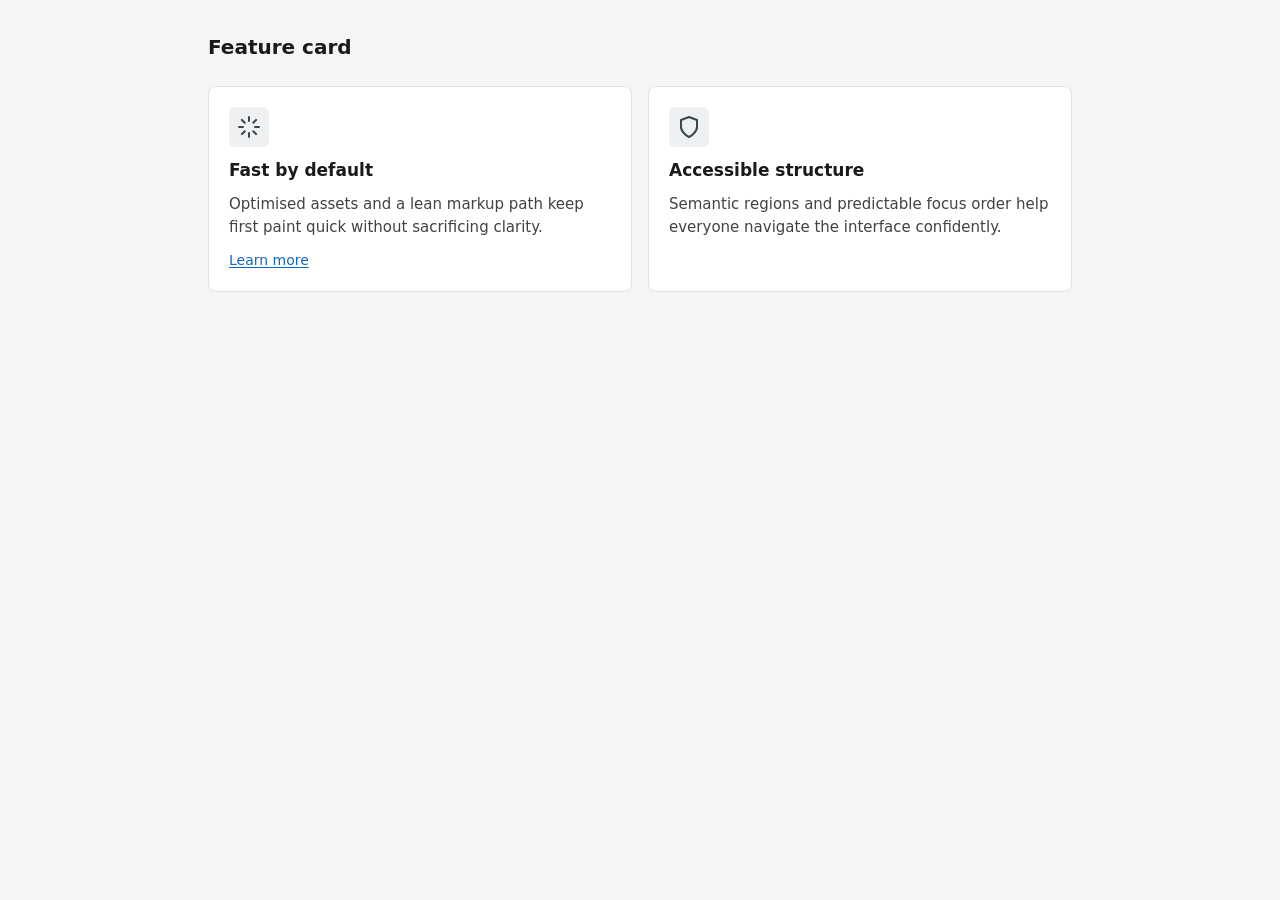
==== examples/feature-card/index.html @ 2e39fd8f "Feature Card Example and Pattern" ====
<!DOCTYPE html>
<html lang="en">
  <head>
    <meta charset="utf-8" />
    <meta name="viewport" content="width=device-width, initial-scale=1" />
    <title>Feature card</title>
    <link rel="stylesheet" href="styles.css" />
  </head>
  <body>
    <main class="demo">
      <h1 class="demo__title">Feature card</h1>

      <ul class="demo__grid" role="list">
        <li>
          <article class="feature-card">
            <div class="feature-card__icon" aria-hidden="true">
              <svg class="feature-card__icon-svg" viewBox="0 0 24 24" width="24" height="24" fill="none" stroke="currentColor" stroke-width="2" stroke-linecap="round" stroke-linejoin="round">
                <path d="M12 2v4M12 18v4M4.93 4.93l2.83 2.83M16.24 16.24l2.83 2.83M2 12h4M18 12h4M4.93 19.07l2.83-2.83M16.24 7.76l2.83-2.83" />
              </svg>
            </div>
            <h2 class="feature-card__heading">Fast by default</h2>
            <p class="feature-card__description">
              Optimised assets and a lean markup path keep first paint quick without sacrificing clarity.
            </p>
            <a class="feature-card__cta" href="#details-fast">Learn more</a>
          </article>
        </li>
        <li>
          <article class="feature-card">
            <div class="feature-card__icon" aria-hidden="true">
              <svg class="feature-card__icon-svg" viewBox="0 0 24 24" width="24" height="24" fill="none" stroke="currentColor" stroke-width="2" stroke-linecap="round" stroke-linejoin="round">
                <path d="M12 22s8-4 8-10V5l-8-3-8 3v7c0 6 8 10 8 10z" />
              </svg>
            </div>
            <h2 class="feature-card__heading">Accessible structure</h2>
            <p class="feature-card__description">
              Semantic regions and predictable focus order help everyone navigate the interface confidently.
            </p>
          </article>
        </li>
      </ul>
    </main>
  </body>
</html>
---- examples/feature-card/styles.css ----
/* Feature card — BEM block: .feature-card */

:root {
  --feature-card-border: 1px solid color-mix(in srgb, currentColor 12%, transparent);
  --feature-card-radius: 8px;
  --feature-card-padding: 1.25rem;
  --feature-card-gap: 0.75rem;
  --feature-card-icon-size: 2.5rem;
  --feature-card-cta-color: #1565c0;
}

*,
*::before,
*::after {
  box-sizing: border-box;
}

body {
  margin: 0;
  font-family: system-ui, sans-serif;
  line-height: 1.5;
  color: #1a1a1a;
  background: #f5f5f5;
}

.demo {
  max-width: 56rem;
  margin: 0 auto;
  padding: 2rem 1rem;
}

.demo__title {
  margin: 0 0 1.5rem;
  font-size: 1.25rem;
  font-weight: 600;
}

.demo__grid {
  display: grid;
  gap: 1rem;
  margin: 0;
  padding: 0;
  list-style: none;
}

@media (min-width: 40rem) {
  .demo__grid {
    grid-template-columns: repeat(2, minmax(0, 1fr));
  }
}

.feature-card {
  display: flex;
  flex-direction: column;
  align-items: flex-start;
  gap: var(--feature-card-gap);
  height: 100%;
  padding: var(--feature-card-padding);
  border: var(--feature-card-border);
  border-radius: var(--feature-card-radius);
  background: #fff;
}

.feature-card__icon {
  display: flex;
  align-items: center;
  justify-content: center;
  flex-shrink: 0;
  width: var(--feature-card-icon-size);
  height: var(--feature-card-icon-size);
  border-radius: 6px;
  color: #37474f;
  background: color-mix(in srgb, currentColor 8%, transparent);
}

.feature-card__icon-svg {
  display: block;
}

.feature-card__heading {
  margin: 0;
  font-size: 1.0625rem;
  font-weight: 600;
  line-height: 1.3;
}

.feature-card__description {
  margin: 0;
  flex: 1 1 auto;
  font-size: 0.9375rem;
  color: #424242;
}

.feature-card__cta {
  margin-top: auto;
  align-self: flex-start;
  font-size: 0.875rem;
  font-weight: 500;
  color: var(--feature-card-cta-color);
  text-decoration: underline;
  text-underline-offset: 2px;
}

.feature-card__cta:hover {
  color: color-mix(in srgb, var(--feature-card-cta-color) 85%, #000);
}

.feature-card__cta:focus-visible {
  outline: 2px solid var(--feature-card-cta-color);
  outline-offset: 2px;
  border-radius: 2px;
}
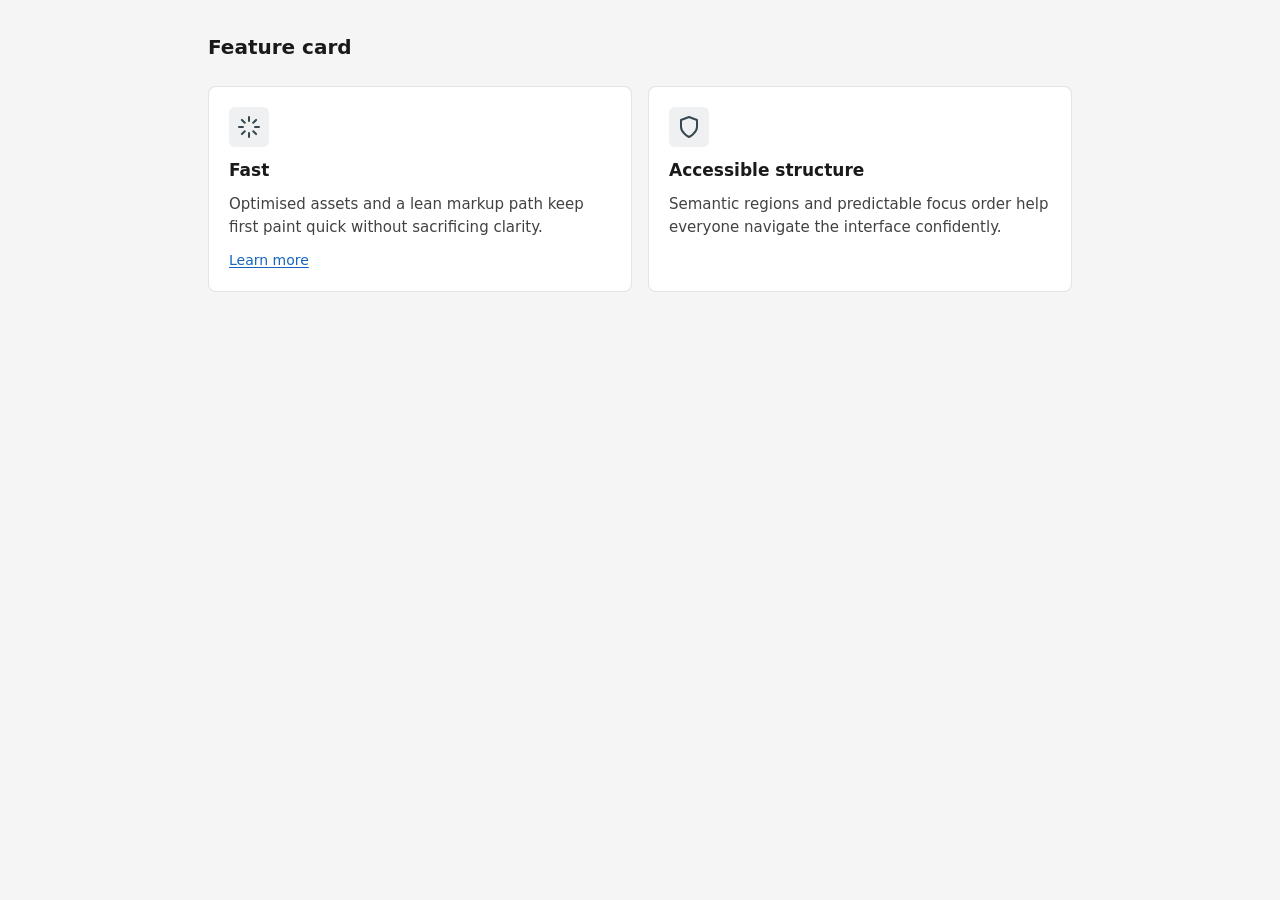
==== commit d9fbcbc3: "Refine personal AI dev system structure" ====
--- a/examples/feature-card/index.html
+++ b/examples/feature-card/index.html
@@ -18,7 +18,7 @@
                 <path d="M12 2v4M12 18v4M4.93 4.93l2.83 2.83M16.24 16.24l2.83 2.83M2 12h4M18 12h4M4.93 19.07l2.83-2.83M16.24 7.76l2.83-2.83" />
               </svg>
             </div>
-            <h2 class="feature-card__heading">Fast by default</h2>
+            <h2 class="feature-card__heading">Fast</h2>
             <p class="feature-card__description">
               Optimised assets and a lean markup path keep first paint quick without sacrificing clarity.
             </p>
@@ -38,6 +38,7 @@
             </p>
           </article>
         </li>
+        
       </ul>
     </main>
   </body>
